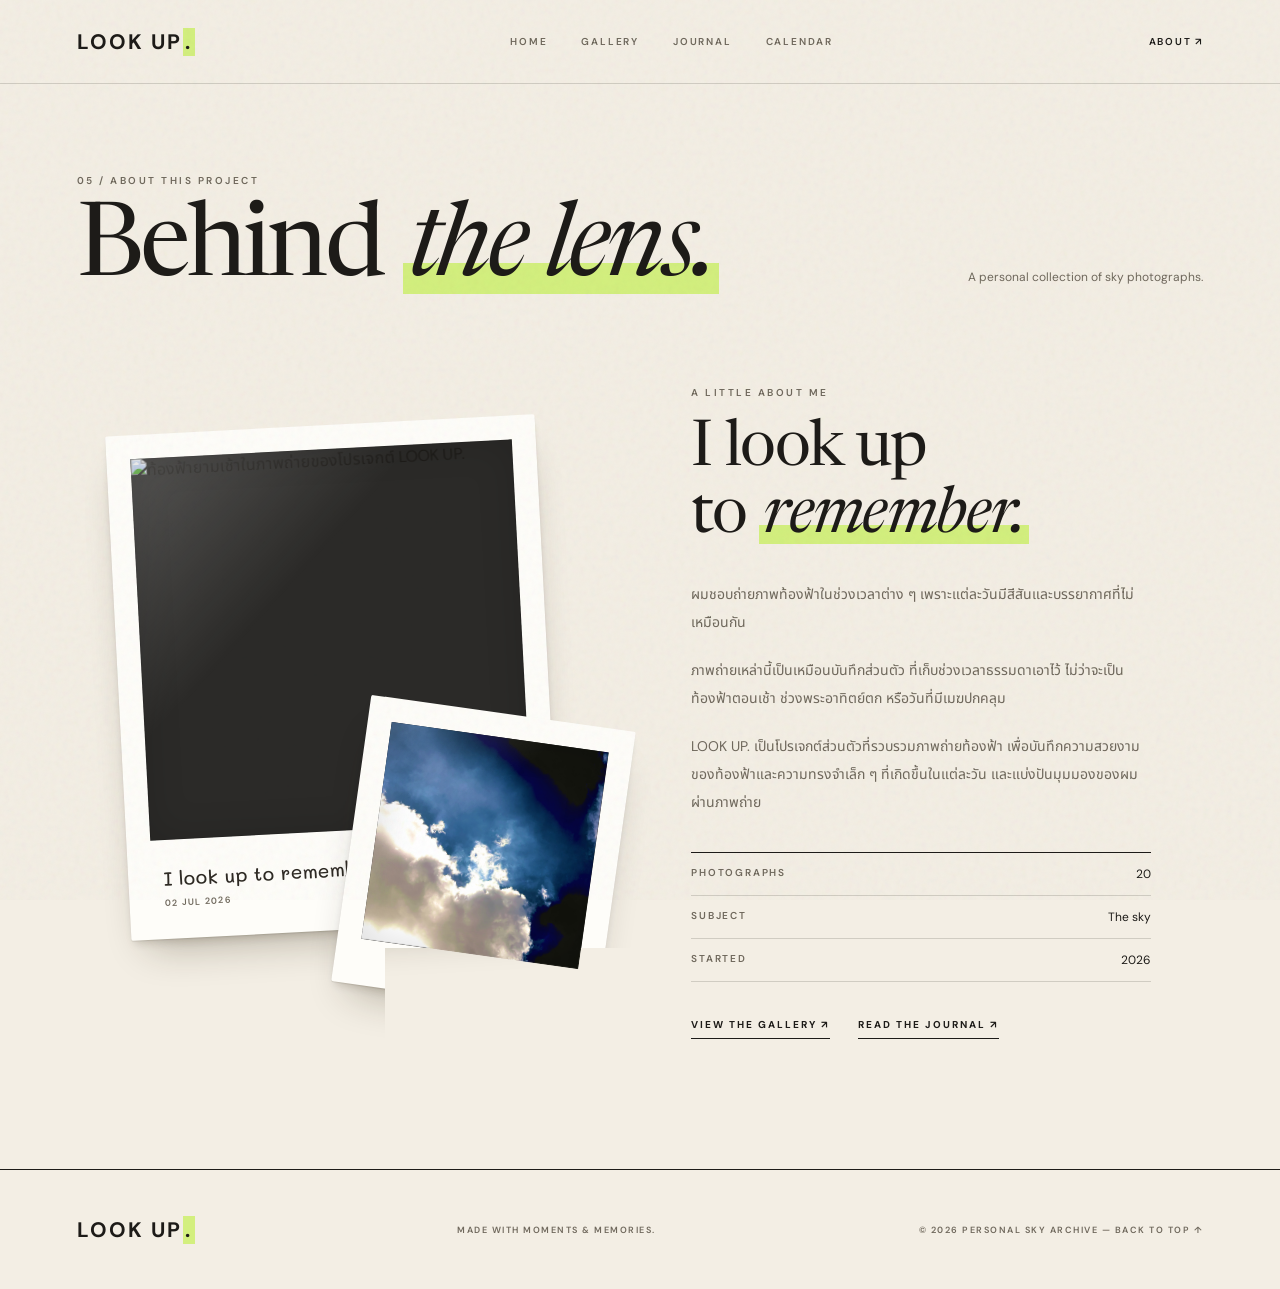
==== about.html @ 5cd71706 "add tayy" ====
<!DOCTYPE html>
<html lang="th">
<head>
  <meta charset="UTF-8">
  <meta name="viewport" content="width=device-width, initial-scale=1.0">
  <meta name="description" content="เกี่ยวกับโปรเจกต์ LOOK UP. — คลังภาพถ่ายท้องฟ้าส่วนตัว">
  <title>About | LOOK UP.</title>
  <link rel="preconnect" href="https://fonts.googleapis.com">
  <link rel="preconnect" href="https://fonts.gstatic.com" crossorigin>
  <link href="https://fonts.googleapis.com/css2?family=DM+Sans:wght@400;500;600;700&family=Mali:wght@400;500;600&family=Newsreader:ital,opsz,wght@0,6..72,400;0,6..72,500;1,6..72,400;1,6..72,500&family=Noto+Sans+Thai:wght@400;500;600&display=swap" rel="stylesheet">
  <link rel="stylesheet" href="styles.css">
</head>

<body id="top">
  <input type="checkbox" id="nav-toggle" class="state nav-check" aria-label="เปิด/ปิดเมนู">
  <header class="navbar solid">
    <a class="logo" href="index.html">LOOK UP<span>.</span></a>

    <nav class="nav-links" aria-label="เมนูหลัก">
      <a href="index.html">HOME</a>
      <a href="gallery.html">GALLERY</a>
      <a href="journal.html">JOURNAL</a>
      <a href="calendar.html">CALENDAR</a>
      <a class="mobile-only active" href="about.html">ABOUT</a>
    </nav>

    <a href="about.html" class="nav-about active">ABOUT ↗</a>
    <label class="menu-toggle" for="nav-toggle" aria-label="เมนู"></label>
  </header>

  <main>
    <section class="page-hero section-wrap">
      <div class="section-heading">
        <div>
          <div class="section-label">05 / About this project</div>
          <h1>Behind <em>the lens.</em></h1>
        </div>
        <p class="section-note">A personal collection of sky photographs.</p>
      </div>
    </section>

    <section class="about-section section-wrap">
      <div class="about-stage">
        <div class="polaroid a-main">
          <span class="polaroid-photo"><img src="images/sky-11.jpg" alt="ท้องฟ้ายามเช้าในภาพถ่ายของโปรเจกต์ LOOK UP."></span>
          <span class="polaroid-caption"><strong>I look up to remember.</strong><small>02 JUL 2026</small></span>
        </div>
        <div class="polaroid a-back">
          <span class="polaroid-photo"><img src="images/sky-02.jpg" alt="ท้องฟ้ายามเย็นสีส้มทอง"></span>
          <span class="polaroid-caption"></span>
        </div>
      </div>

      <div class="about-content reveal">
        <div class="section-label">A little about me</div>
        <h2>I look up<br>to <em>remember.</em></h2>
        <p>
          ผมชอบถ่ายภาพท้องฟ้าในช่วงเวลาต่าง ๆ
          เพราะแต่ละวันมีสีสันและบรรยากาศที่ไม่เหมือนกัน
        </p>
        <p>
          ภาพถ่ายเหล่านี้เป็นเหมือนบันทึกส่วนตัว
          ที่เก็บช่วงเวลาธรรมดาเอาไว้
          ไม่ว่าจะเป็นท้องฟ้าตอนเช้า ช่วงพระอาทิตย์ตก
          หรือวันที่มีเมฆปกคลุม
        </p>
        <p>
          LOOK UP. เป็นโปรเจกต์ส่วนตัวที่รวบรวมภาพถ่ายท้องฟ้า
          เพื่อบันทึกความสวยงามของท้องฟ้าและความทรงจำเล็ก ๆ
          ที่เกิดขึ้นในแต่ละวัน และแบ่งปันมุมมองของผมผ่านภาพถ่าย
        </p>

        <dl class="about-details">
          <div><dt>PHOTOGRAPHS</dt><dd>20</dd></div>
          <div><dt>SUBJECT</dt><dd>The sky</dd></div>
          <div><dt>STARTED</dt><dd>2026</dd></div>
        </dl>

        <div class="about-links">
          <a class="text-link" href="gallery.html">VIEW THE GALLERY ↗</a>
          <a class="text-link" href="journal.html">READ THE JOURNAL ↗</a>
        </div>
      </div>
    </section>
  </main>

  <footer class="footer">
    <a class="logo" href="index.html">LOOK UP<span>.</span></a>
    <p>MADE WITH MOMENTS &amp; MEMORIES.</p>
    <a class="to-top" href="#top">© 2026 PERSONAL SKY ARCHIVE — BACK TO TOP ↑</a>
  </footer>
</body>
</html>
---- styles.css ----
/* =====================================================
   LOOK UP. — Sky Photo Archive
   Paper + polaroid design · pure HTML + CSS (no JavaScript)
   ===================================================== */

:root {
  --paper: #f3eee4;
  --paper-2: #ebe4d5;
  --card: #fefdf9;
  --ink: #1d1b18;
  --muted: #6f685c;
  --line: rgba(29, 27, 24, .16);
  --lime: #d3ef7e;

  --tint-sunrise: #f4c58f;
  --tint-sunset: #ee9a78;
  --tint-cloudy: #b8c4cc;
  --tint-blue: #8fb8e0;

  --serif: "Newsreader", "Noto Serif Thai", Georgia, serif;
  --sans: "DM Sans", "Noto Sans Thai", system-ui, sans-serif;
  --hand: "Mali", "Noto Sans Thai", cursive;

  --ease: cubic-bezier(.2, .65, .3, 1);
}

* { margin: 0; padding: 0; box-sizing: border-box; }

html {
  scroll-behavior: smooth;
  scroll-padding-top: 30px;
}

body {
  background: var(--paper);
  color: var(--ink);
  font-family: var(--sans);
  overflow-x: hidden;
  -webkit-font-smoothing: antialiased;
}

body:has(.lightbox:target) { overflow: hidden; }

a { color: inherit; text-decoration: none; }

a:focus-visible,
.state:focus-visible ~ .navbar .menu-toggle {
  outline: 2px solid var(--ink);
  outline-offset: 4px;
}

img { display: block; width: 100%; object-fit: cover; }

em {
  font-family: var(--serif);
  font-style: italic;
  font-weight: 400;
  background: linear-gradient(transparent 62%, var(--lime) 62%, var(--lime) 92%, transparent 92%);
  padding: 0 .06em;
  -webkit-box-decoration-break: clone;
  box-decoration-break: clone;
}

.section-wrap { width: min(1180px, 88%); margin: auto; }

.state {
  position: absolute;
  width: 1px;
  height: 1px;
  opacity: 0;
  overflow: hidden;
  pointer-events: none;
}

.eyebrow,
.section-label {
  font-size: 10px;
  font-weight: 600;
  letter-spacing: 2.5px;
  color: var(--muted);
  text-transform: uppercase;
}

main { overflow-x: clip; }

/* paper grain */
body::after {
  content: "";
  position: fixed;
  inset: 0;
  z-index: 999;
  pointer-events: none;
  opacity: .09;
  mix-blend-mode: multiply;
  background-image: url("data:image/svg+xml,%3Csvg viewBox='0 0 180 180' xmlns='http://www.w3.org/2000/svg'%3E%3Cfilter id='n'%3E%3CfeTurbulence type='fractalNoise' baseFrequency='.85' numOctaves='3' stitchTiles='stitch'/%3E%3C/filter%3E%3Crect width='100%25' height='100%25' filter='url(%23n)' opacity='.65'/%3E%3C/svg%3E");
}

/* =====================================================
   NAVBAR
   ===================================================== */

.navbar {
  height: 84px;
  padding: 0 max(6%, calc((100% - 1180px) / 2));
  display: flex;
  justify-content: space-between;
  align-items: center;
  position: relative;
  z-index: 20;
  border-bottom: 1px solid var(--line);
}

.logo {
  font-size: 21px;
  font-weight: 700;
  letter-spacing: 2px;
}

.logo span { background: var(--lime); padding: 0 .12em; margin-left: .04em; }

.nav-links { display: flex; gap: 34px; }

.nav-links a,
.nav-about {
  position: relative;
  font-size: 10px;
  font-weight: 600;
  letter-spacing: 1.8px;
  color: var(--muted);
  transition: color .3s;
}

.nav-links a::after {
  content: "";
  position: absolute;
  left: 0; right: 0; bottom: -8px;
  height: 1px;
  background: var(--ink);
  transform: scaleX(0);
  transform-origin: left;
  transition: transform .4s var(--ease);
}

.nav-links a:hover,
.nav-about:hover,
.nav-links a.active,
.nav-about.active { color: var(--ink); }

.nav-links a:hover::after,
.nav-links a.active::after { transform: scaleX(1); }

.nav-links .mobile-only { display: none; }

.menu-toggle {
  display: none;
  font-size: 24px;
  cursor: pointer;
}

.menu-toggle::before { content: "☰"; }

/* =====================================================
   BUTTONS & LINKS
   ===================================================== */

.primary-btn {
  display: inline-block;
  background: var(--ink);
  color: var(--paper);
  padding: 17px 26px;
  border-radius: 999px;
  font-size: 10px;
  font-weight: 700;
  letter-spacing: 1.6px;
  transition: background .3s, color .3s, transform .4s var(--ease);
}

.primary-btn:hover {
  background: var(--lime);
  color: var(--ink);
  transform: translateY(-3px);
}

.pill {
  display: inline-block;
  padding: 13px 20px;
  border: 1px solid var(--ink);
  border-radius: 999px;
  font-size: 10px;
  font-weight: 600;
  letter-spacing: 1.5px;
  transition: background .3s, color .3s;
}

.pill:hover { background: var(--ink); color: var(--paper); }

.text-link {
  font-size: 10px;
  font-weight: 700;
  letter-spacing: 2px;
  border-bottom: 1px solid var(--ink);
  padding-bottom: 7px;
  white-space: nowrap;
  transition: background .3s;
}

.text-link:hover { background: var(--lime); }

/* =====================================================
   POLAROID  (the "object")
   ===================================================== */

.polaroid {
  position: relative;
  display: block;
  background: var(--card);
  padding: 5.5% 5.5% 0;
  border-radius: 2px;
  box-shadow:
    0 1px 1px rgba(40, 30, 10, .10),
    0 6px 10px -4px rgba(40, 30, 10, .18),
    0 24px 40px -18px rgba(40, 30, 10, .32);
  transform: rotate(var(--r, 0deg));
  transition: transform .8s var(--ease), box-shadow .8s var(--ease);
}

.polaroid-photo {
  position: relative;
  display: block;
  aspect-ratio: 1 / 1;
  overflow: hidden;
  background: #2b2a28;
  background-size: cover;
  background-position: center;
  box-shadow: inset 0 0 0 1px rgba(0, 0, 0, .08);
}

/* soft gloss on the print */
.polaroid-photo::after {
  content: "";
  position: absolute;
  inset: 0;
  pointer-events: none;
  background: linear-gradient(135deg, rgba(255,255,255,.20), transparent 38%);
  box-shadow: inset 0 0 38px rgba(0, 0, 0, .14);
}

.polaroid-photo img {
  height: 100%;
  animation: develop 2.4s ease-out both;
}

.polaroid-caption {
  position: relative;
  display: block;
  padding: 7% 3% 8%;
  min-height: 22%;
}

.polaroid-caption strong {
  display: block;
  font-family: var(--hand);
  font-weight: 500;
  font-size: clamp(15px, 1.5vw, 19px);
  line-height: 1.3;
  color: #2e2a24;
}

.polaroid-caption small {
  display: block;
  margin-top: 5px;
  font-size: 9px;
  font-weight: 600;
  letter-spacing: 1.3px;
  color: var(--muted);
}

.photo-card { cursor: pointer; }

.photo-card:hover,
.photo-card:focus-visible {
  transform: rotate(0deg) translateY(-10px);
  box-shadow:
    0 1px 1px rgba(40, 30, 10, .10),
    0 12px 18px -6px rgba(40, 30, 10, .20),
    0 40px 60px -20px rgba(40, 30, 10, .38);
}

/* "developing" effect */
@keyframes develop {
  from { filter: brightness(1.55) saturate(.15) sepia(.5) blur(3px); opacity: .55; }
  to   { filter: none; opacity: 1; }
}

/* tilt variety across a grid */
.gallery-grid > :nth-child(6n+1) { --r: -2.2deg; }
.gallery-grid > :nth-child(6n+2) { --r: 1.4deg; }
.gallery-grid > :nth-child(6n+3) { --r: -.8deg; }
.gallery-grid > :nth-child(6n+4) { --r: 2deg; }
.gallery-grid > :nth-child(6n+5) { --r: -1.5deg; }
.gallery-grid > :nth-child(6n)   { --r: .9deg; }

/* =====================================================
   PAGE HEADINGS
   ===================================================== */

.page-hero { padding: 90px 0 56px; }

.section-heading {
  display: flex;
  justify-content: space-between;
  align-items: end;
  gap: 24px;
  margin-bottom: 54px;
}

.page-hero .section-heading { margin-bottom: 0; }

.section-heading h1,
.section-heading h2,
.intro h2,
.about-content h2 {
  font-family: var(--serif);
  font-weight: 400;
  font-size: clamp(38px, 5vw, 68px);
  line-height: 1.04;
  letter-spacing: -.025em;
  margin-top: 16px;
}

.page-hero .section-heading h1 {
  font-size: clamp(52px, 8vw, 112px);
  line-height: .95;
  letter-spacing: -.035em;
}

.section-note {
  max-width: 240px;
  padding-bottom: 12px;
  font-size: 12px;
  line-height: 1.8;
  color: var(--muted);
  text-align: right;
}

/* =====================================================
   HOME — hero
   ===================================================== */

.hero {
  width: min(1180px, 88%);
  margin: auto;
  min-height: 680px;
  display: grid;
  grid-template-columns: 1.1fr .9fr;
  gap: 5vw;
  align-items: center;
  padding: 60px 0 90px;
}

.hero-content { animation: fadeUp .9s ease both; }

.hero h1 {
  font-family: var(--serif);
  font-weight: 400;
  font-size: clamp(52px, 7.4vw, 110px);
  line-height: .95;
  letter-spacing: -.035em;
  margin: 26px 0 30px;
}

.hero-description {
  max-width: 400px;
  font-size: 15px;
  line-height: 1.9;
  color: var(--muted);
  margin-bottom: 36px;
}

.hero-stage {
  position: relative;
  width: min(400px, 100%);
  justify-self: center;
  padding-bottom: 8px;
}

.hero-stage .back {
  position: absolute;
  top: 0; left: 0;
  width: 100%;
  transform: translate(var(--x, 0), var(--y, 0)) rotate(var(--r, 0deg));
}

.hero-stage .back .polaroid-photo { aspect-ratio: 1 / 1; }
.hero-stage .back .polaroid-caption { min-height: 0; padding-bottom: 22%; }

.hero-float { position: relative; animation: gentleFloat 9s ease-in-out infinite; }

.hero-main { --r: -2deg; }

.hero-slide {
  position: absolute;
  inset: 0;
  height: 100%;
  opacity: 0;
  animation:
    slideFade 30s linear infinite,
    develop 2.4s ease-out both;
  animation-delay: var(--d, 0s), 0s;
  will-change: opacity;
}

@keyframes slideFade {
  0%     { opacity: 0; }
  3.33%  { opacity: 1; }
  20%    { opacity: 1; }
  23.33% { opacity: 0; }
  100%   { opacity: 0; }
}

.slide-captions { height: 92px; min-height: 0; }

.slide-captions > span:not(.slide-progress) {
  position: absolute;
  top: 7%; left: 3%; right: 3%;
  opacity: 0;
  animation: countShow 30s linear infinite;
  animation-delay: var(--d, 0s);
}

@keyframes countShow {
  0%, 16.6%   { opacity: 1; }
  16.7%, 100% { opacity: 0; }
}

.slide-progress {
  position: absolute;
  left: 3%; right: 3%; bottom: 14px;
  height: 1px;
  background: var(--line);
  overflow: hidden;
}

.slide-progress i {
  display: block;
  height: 100%;
  background: var(--ink);
  transform-origin: left;
  transform: scaleX(0);
  animation: progress 5s linear infinite;
}

@keyframes progress {
  from { transform: scaleX(0); }
  to   { transform: scaleX(1); }
}

.hero-stage:hover .hero-slide,
.hero-stage:hover .slide-captions > span:not(.slide-progress),
.hero-stage:hover .slide-progress i,
.hero-stage:hover .hero-float {
  animation-play-state: paused;
}

.hero-side-text {
  position: absolute;
  right: 0; top: 50%;
  writing-mode: vertical-rl;
  font-size: 9px;
  letter-spacing: 3px;
  color: var(--muted);
}

/* =====================================================
   HOME — intro, stats, latest, explore
   ===================================================== */

.intro {
  display: grid;
  grid-template-columns: 1fr 2fr;
  gap: 40px;
  padding: 110px 0;
  border-top: 1px solid var(--ink);
}

.intro-content {
  display: grid;
  grid-template-columns: 1.2fr 1fr;
  gap: 50px;
  align-items: end;
}

.intro h2 { margin-top: 0; }

.intro p,
.about-content p {
  font-size: 14px;
  line-height: 2;
  color: var(--muted);
}

.stats {
  display: grid;
  grid-template-columns: repeat(3, 1fr);
  border-top: 1px solid var(--line);
  border-bottom: 1px solid var(--line);
}

.stat {
  padding: 44px 0 44px 32px;
  border-left: 1px solid var(--line);
}

.stat:first-child { border-left: 0; padding-left: 0; }

.stat strong {
  display: block;
  font-family: var(--serif);
  font-weight: 400;
  font-size: clamp(44px, 6vw, 84px);
  line-height: 1;
  letter-spacing: -.03em;
}

.stat span {
  display: block;
  margin-top: 14px;
  font-size: 10px;
  font-weight: 600;
  letter-spacing: 2px;
  color: var(--muted);
}

.latest-section,
.gallery-section,
.journal-section,
.calendar-section { padding: 120px 0; }

.page-hero + .gallery-section,
.page-hero + .journal-section,
.page-hero + .calendar-section { padding-top: 30px; }

.explore-section { padding: 0 0 120px; }

.explore-grid {
  display: grid;
  grid-template-columns: repeat(3, 1fr);
  gap: 24px;
}

.explore-card {
  display: flex;
  flex-direction: column;
  min-height: 270px;
  padding: 32px;
  background: var(--paper-2);
  border: 1px solid transparent;
  border-radius: 4px;
  transition: background .5s, border-color .5s, transform .6s var(--ease);
}

.explore-card:hover {
  background: var(--lime);
  border-color: var(--ink);
  transform: translateY(-6px);
}

.explore-card .section-label { margin-bottom: 44px; }

.explore-card h3 {
  font-family: var(--serif);
  font-weight: 400;
  font-size: 34px;
  line-height: 1.1;
  letter-spacing: -.02em;
  margin-bottom: 14px;
}

.explore-card p { font-size: 13px; line-height: 1.9; color: var(--muted); }
.explore-card:hover p { color: var(--ink); }

.explore-card .arrow {
  margin-top: auto;
  padding-top: 24px;
  font-size: 10px;
  font-weight: 700;
  letter-spacing: 2px;
}

/* =====================================================
   GALLERY
   ===================================================== */

.filter-bar {
  display: flex;
  flex-wrap: wrap;
  gap: 10px;
  margin-bottom: 64px;
  padding-bottom: 28px;
  border-bottom: 1px solid var(--line);
}

.filter-bar label {
  padding: 11px 18px;
  border: 1px solid var(--line);
  border-radius: 999px;
  font-size: 10px;
  font-weight: 600;
  letter-spacing: 1.4px;
  color: var(--muted);
  cursor: pointer;
  transition: .3s;
}

.filter-bar label:hover { border-color: var(--ink); color: var(--ink); }

#f-all:checked ~ .filter-bar label[for="f-all"],
#f-sunrise:checked ~ .filter-bar label[for="f-sunrise"],
#f-sunset:checked ~ .filter-bar label[for="f-sunset"],
#f-cloudy:checked ~ .filter-bar label[for="f-cloudy"],
#f-blue:checked ~ .filter-bar label[for="f-blue"] {
  background: var(--ink);
  border-color: var(--ink);
  color: var(--paper);
}

#f-all:focus-visible ~ .filter-bar label[for="f-all"],
#f-sunrise:focus-visible ~ .filter-bar label[for="f-sunrise"],
#f-sunset:focus-visible ~ .filter-bar label[for="f-sunset"],
#f-cloudy:focus-visible ~ .filter-bar label[for="f-cloudy"],
#f-blue:focus-visible ~ .filter-bar label[for="f-blue"] {
  outline: 2px solid var(--ink);
  outline-offset: 3px;
}

#f-sunrise:checked ~ .gallery-grid .photo-card:not([data-cat="sunrise"]),
#f-sunset:checked ~ .gallery-grid .photo-card:not([data-cat="sunset"]),
#f-cloudy:checked ~ .gallery-grid .photo-card:not([data-cat="cloudy"]),
#f-blue:checked ~ .gallery-grid .photo-card:not([data-cat="blue"]) {
  display: none;
}

.gallery-grid {
  display: grid;
  grid-template-columns: repeat(3, 1fr);
  gap: 72px 52px;
}

.gallery-count {
  margin-top: 70px;
  padding-top: 22px;
  border-top: 1px solid var(--line);
  font-size: 10px;
  font-weight: 600;
  letter-spacing: 1.5px;
  color: var(--muted);
  text-align: right;
}

.gallery-count span { display: none; }

#f-all:checked ~ .gallery-count .c-all,
#f-sunrise:checked ~ .gallery-count .c-sunrise,
#f-sunset:checked ~ .gallery-count .c-sunset,
#f-cloudy:checked ~ .gallery-count .c-cloudy,
#f-blue:checked ~ .gallery-count .c-blue { display: inline; }

/* =====================================================
   OBJECT PAGE (lightbox via :target) — tinted like a Stripe Press book page
   ===================================================== */

.lightbox {
  --tint: #d9d2c2;
  position: fixed;
  inset: 0;
  z-index: 100;
  display: none;
  overflow-y: auto;
  background: var(--paper);
  background: color-mix(in srgb, var(--tint) 58%, var(--paper));
}

.lightbox[data-cat="sunrise"] { --tint: var(--tint-sunrise); }
.lightbox[data-cat="sunset"]  { --tint: var(--tint-sunset); }
.lightbox[data-cat="cloudy"]  { --tint: var(--tint-cloudy); }
.lightbox[data-cat="blue"]    { --tint: var(--tint-blue); }

.lightbox:target {
  display: block;
  animation: fadeIn .35s ease;
}

.lightbox-backdrop {
  position: fixed;
  inset: 0;
  cursor: zoom-out;
}

.object-page {
  position: relative;
  width: min(1180px, 88%);
  min-height: 100%;
  margin: auto;
  padding: 110px 0 80px;
  display: grid;
  grid-template-columns: 1.05fr 1fr;
  gap: 7vw;
  align-items: center;
  pointer-events: none;
}

.object-page > * { pointer-events: auto; }

.lightbox:target .object-stage { animation: fadeUp .8s var(--ease) both; }
.lightbox:target .object-info  { animation: fadeUp .8s .12s var(--ease) both; }

.lightbox-close {
  position: fixed;
  top: 24px;
  right: max(5%, calc((100% - 1180px) / 2));
  z-index: 3;
  padding: 12px 18px;
  border: 1px solid var(--ink);
  border-radius: 999px;
  font-size: 10px;
  font-weight: 700;
  letter-spacing: 1.8px;
  background: rgba(255, 255, 255, .25);
  transition: background .3s, color .3s;
}

.lightbox-close:hover { background: var(--ink); color: var(--paper); }

.object-stage {
  display: grid;
  place-items: center;
  perspective: 1500px;
}

.object-stage .polaroid {
  width: min(480px, 100%);
  --r: -2.5deg;
  box-shadow:
    0 2px 2px rgba(40, 30, 10, .12),
    0 18px 28px -8px rgba(40, 30, 10, .25),
    0 50px 80px -24px rgba(40, 30, 10, .45);
}

.object-stage .polaroid:hover {
  transform: rotateY(-10deg) rotateX(5deg) rotate(0deg);
}

.object-stage .polaroid-caption { padding-bottom: 10%; }
.object-stage .polaroid-caption strong { font-size: clamp(18px, 2vw, 24px); }

.object-info .section-label { color: var(--ink); opacity: .7; }

.object-info h3 {
  font-family: var(--serif);
  font-weight: 400;
  font-size: clamp(44px, 5.4vw, 80px);
  line-height: .98;
  letter-spacing: -.03em;
  margin: 18px 0 24px;
}

.object-story {
  max-width: 420px;
  font-size: 15px;
  line-height: 2;
  margin-bottom: 36px;
}

.object-details {
  max-width: 420px;
  margin-bottom: 38px;
  border-top: 1px solid var(--ink);
}

.object-details div {
  display: flex;
  justify-content: space-between;
  gap: 20px;
  padding: 13px 0;
  border-bottom: 1px solid rgba(29, 27, 24, .25);
  font-size: 12px;
}

.object-details dt { font-size: 10px; font-weight: 600; letter-spacing: 1.8px; opacity: .7; }
.object-details dd { text-align: right; }

.object-nav { display: flex; gap: 12px; flex-wrap: wrap; }

/* =====================================================
   QUOTE BAND
   ===================================================== */

.quote-section {
  height: 460px;
  position: relative;
  display: grid;
  place-items: center;
  overflow: hidden;
  text-align: center;
  color: #f6f2e8;
}

.quote-bg {
  position: absolute;
  inset: 0;
  background:
    linear-gradient(rgba(20, 16, 10, .5), rgba(20, 16, 10, .66)),
    url("images/sky-09.jpg") center/cover;
  background-attachment: fixed;
}

.quote-content { position: relative; z-index: 1; padding: 0 6%; }

.quote-mark {
  display: inline-block;
  font-family: var(--serif);
  font-size: 90px;
  line-height: 1;
  color: var(--lime);
  animation: gentleFloat 8s ease-in-out infinite;
}

.quote-content h2 {
  font-family: var(--serif);
  font-weight: 400;
  font-size: clamp(34px, 4.6vw, 64px);
  line-height: 1.12;
  letter-spacing: -.025em;
}

.quote-content em { background: none; color: var(--lime); }

.quote-content p {
  margin-top: 26px;
  font-size: 10px;
  font-weight: 600;
  letter-spacing: 2.5px;
  color: rgba(246, 242, 232, .75);
}

/* =====================================================
   JOURNAL
   ===================================================== */

.journal-group + .journal-group { margin-top: 70px; }

.journal-month {
  display: flex;
  justify-content: space-between;
  align-items: baseline;
  padding-bottom: 18px;
  border-bottom: 1px solid var(--ink);
  font-family: var(--serif);
  font-size: 28px;
  letter-spacing: -.01em;
}

.journal-month span {
  font-family: var(--sans);
  font-size: 10px;
  font-weight: 600;
  letter-spacing: 1.8px;
  color: var(--muted);
}

.journal-item {
  display: grid;
  grid-template-columns: 130px 120px 1fr 30px;
  grid-template-areas: "date thumb text arrow";
  gap: 30px;
  align-items: center;
  padding: 28px 0;
  border-bottom: 1px solid var(--line);
  transition: background .4s, padding .4s var(--ease);
}

.journal-item::after {
  content: "↗";
  grid-area: arrow;
  font-size: 18px;
  opacity: 0;
  transform: translate(-6px, 6px);
  transition: .4s var(--ease);
}

.journal-item:hover {
  background: var(--paper-2);
  padding-left: 16px;
  padding-right: 16px;
}

.journal-item:hover::after { opacity: 1; transform: none; }

.journal-date {
  grid-area: date;
  font-size: 10px;
  font-weight: 600;
  letter-spacing: 1.4px;
  color: var(--muted);
}

.journal-item .polaroid {
  grid-area: thumb;
  width: 110px;
  padding-bottom: 5.5%;
  --r: -3deg;
  box-shadow: 0 1px 1px rgba(40,30,10,.1), 0 8px 14px -6px rgba(40,30,10,.3);
}

.journal-item:nth-child(even) .polaroid { --r: 2.5deg; }
.journal-item:hover .polaroid { transform: rotate(0deg) scale(1.06); }
.journal-item .polaroid-photo img { animation: none; }

.journal-text { grid-area: text; }

.journal-tag {
  display: inline-block;
  margin-bottom: 12px;
  padding: 4px 10px;
  border-radius: 999px;
  font-size: 9px;
  font-weight: 700;
  letter-spacing: 1.5px;
  background: var(--tint-cloudy);
}

.journal-tag.sunrise { background: var(--tint-sunrise); }
.journal-tag.sunset  { background: var(--tint-sunset); }
.journal-tag.cloudy  { background: var(--tint-cloudy); }
.journal-tag.blue    { background: var(--tint-blue); }

.journal-text h3 {
  font-family: var(--serif);
  font-weight: 400;
  font-size: 32px;
  letter-spacing: -.02em;
  line-height: 1.1;
  margin-bottom: 10px;
}

.journal-text p { font-size: 13px; line-height: 1.9; color: var(--muted); max-width: 520px; }

/* =====================================================
   CALENDAR (CSS-only: radios + labels)
   ===================================================== */

.calendar-layout {
  display: grid;
  grid-template-columns: 1.3fr 1fr;
  gap: 40px;
  align-items: stretch;
}

.calendar-box {
  background: var(--card);
  padding: 34px;
  border-radius: 4px;
  box-shadow: 0 1px 1px rgba(40,30,10,.08), 0 22px 40px -24px rgba(40,30,10,.3);
}

.calendar-result {
  padding: 34px;
  background: var(--paper-2);
  border-radius: 4px;
}

.month-chips {
  display: flex;
  flex-wrap: wrap;
  gap: 6px;
  margin-bottom: 30px;
  padding-bottom: 26px;
  border-bottom: 1px solid var(--line);
}

.month-chips label {
  position: relative;
  padding: 8px 12px;
  border: 1px solid var(--line);
  border-radius: 999px;
  font-size: 9px;
  font-weight: 600;
  letter-spacing: 1.3px;
  color: var(--muted);
  cursor: pointer;
  transition: .3s;
}

.month-chips label:hover { color: var(--ink); border-color: var(--ink); }

.month-chips label.has-photo::after {
  content: "";
  position: absolute;
  top: 3px; right: 3px;
  width: 5px; height: 5px;
  border-radius: 50%;
  background: #8fb23a;
}

.month { display: none; }

.calendar-top {
  display: flex;
  justify-content: space-between;
  align-items: center;
  margin-bottom: 30px;
}

.calendar-top h3 {
  font-family: var(--serif);
  font-weight: 400;
  font-size: 22px;
  letter-spacing: .5px;
  text-align: center;
}

.calendar-top small {
  display: block;
  margin-top: 6px;
  font-family: var(--sans);
  font-size: 9px;
  letter-spacing: 1.5px;
  color: var(--muted);
}

.cal-nav {
  display: grid;
  place-items: center;
  width: 40px; height: 40px;
  border: 1px solid var(--line);
  border-radius: 50%;
  cursor: pointer;
  transition: .3s;
}

label.cal-nav:hover { background: var(--ink); color: var(--paper); border-color: var(--ink); }
.cal-nav.disabled { opacity: .25; cursor: default; }

.calendar-weekdays,
.calendar-days {
  display: grid;
  grid-template-columns: repeat(7, 1fr);
  text-align: center;
  gap: 8px;
}

.calendar-weekdays {
  margin-bottom: 15px;
  font-size: 9px;
  font-weight: 600;
  letter-spacing: 1px;
  color: var(--muted);
}

.calendar-days > * {
  position: relative;
  display: grid;
  place-items: center;
  aspect-ratio: 1;
  border-radius: 50%;
  font-size: 13px;
  color: #aaa293;
  transition: background .25s, color .25s;
}

.calendar-days .has-photo {
  color: var(--ink);
  font-weight: 600;
  cursor: pointer;
  background: var(--paper-2);
}

.calendar-days .has-photo:hover { background: var(--lime); }

.calendar-days .has-photo::after {
  content: "";
  position: absolute;
  bottom: 6px; left: calc(50% - 2.5px);
  width: 5px; height: 5px;
  border-radius: 50%;
  background: #8fb23a;
}

.calendar-legend {
  margin-top: 26px;
  font-size: 11px;
  color: var(--muted);
}

.calendar-legend i {
  display: inline-block;
  width: 6px; height: 6px;
  margin-right: 8px;
  border-radius: 50%;
  background: #8fb23a;
  vertical-align: middle;
}

.result-panel { display: none; }

.result-label {
  font-size: 10px;
  font-weight: 700;
  letter-spacing: 2px;
  color: var(--muted);
}

.calendar-result h3 {
  font-family: var(--serif);
  font-weight: 400;
  font-size: 40px;
  letter-spacing: -.025em;
  line-height: 1.08;
  margin: 22px 0;
}

.calendar-result p {
  font-size: 13px;
  line-height: 1.9;
  color: var(--muted);
}

.result-stage {
  display: grid;
  place-items: center;
  margin: 28px 0 8px;
  padding: 36px 20px;
  border-radius: 4px;
  background: var(--paper);
  background: color-mix(in srgb, var(--tint, #d9d2c2) 60%, var(--paper));
}

.result-stage.sunrise { --tint: var(--tint-sunrise); }
.result-stage.sunset  { --tint: var(--tint-sunset); }
.result-stage.cloudy  { --tint: var(--tint-cloudy); }
.result-stage.blue    { --tint: var(--tint-blue); }

.result-stage .polaroid { width: min(230px, 100%); --r: -3deg; }
.result-stage .polaroid-caption { padding-bottom: 12%; }
.result-stage .polaroid-photo img { animation: none; }

.calendar-result .text-link { display: inline-block; margin-top: 22px; }

/* =====================================================
   ABOUT
   ===================================================== */

.about-section {
  display: grid;
  grid-template-columns: 1fr 1fr;
  gap: 8vw;
  align-items: center;
  padding: 30px 0 130px;
}

.about-stage {
  position: relative;
  width: min(430px, 100%);
  justify-self: center;
  padding: 0 0 70px;
}

.about-stage .a-back {
  position: absolute;
  width: 62%;
  right: -16%;
  bottom: 0;
  --r: 8deg;
  z-index: 2;
}

.about-stage .a-back .polaroid-caption { min-height: 0; padding-bottom: 14%; }
.about-stage .a-main { --r: -3deg; }
.about-stage .polaroid:hover { transform: rotate(0deg) translateY(-6px); }

.about-content .section-label { margin-bottom: 4px; }
.about-content h2 { margin: 18px 0 30px; }
.about-content p { margin-bottom: 20px; max-width: 460px; }

.about-details {
  max-width: 460px;
  margin: 36px 0;
  border-top: 1px solid var(--ink);
}

.about-details div {
  display: flex;
  justify-content: space-between;
  padding: 13px 0;
  border-bottom: 1px solid var(--line);
  font-size: 12px;
}

.about-details dt { font-size: 10px; font-weight: 600; letter-spacing: 1.8px; color: var(--muted); }

.about-links { display: flex; gap: 28px; flex-wrap: wrap; }

/* =====================================================
   FOOTER
   ===================================================== */

.footer {
  min-height: 120px;
  padding: 34px max(6%, calc((100% - 1180px) / 2));
  border-top: 1px solid var(--ink);
  display: flex;
  justify-content: space-between;
  align-items: center;
  gap: 20px;
}

.footer p,
.footer .to-top {
  font-size: 9px;
  font-weight: 600;
  letter-spacing: 1.5px;
  color: var(--muted);
}

.footer .to-top:hover { color: var(--ink); }

/* =====================================================
   ANIMATIONS
   ===================================================== */

@keyframes fadeIn { from { opacity: 0; } to { opacity: 1; } }

@keyframes fadeUp {
  from { opacity: 0; transform: translateY(22px); }
  to   { opacity: 1; transform: translateY(0); }
}

@keyframes gentleFloat {
  0%, 100% { transform: translateY(0); }
  50%      { transform: translateY(-8px); }
}

@keyframes revealUp {
  from { opacity: 0; transform: translateY(26px); }
  to   { opacity: 1; transform: none; }
}

/* scroll fade-in only where supported; otherwise content is just visible */
@supports (animation-timeline: view()) {
  .reveal {
    animation: revealUp linear both;
    animation-timeline: view();
    animation-range: entry 0% entry 40%;
  }
}

/* =====================================================
   RESPONSIVE
   ===================================================== */

@media (max-width: 960px) {
  .nav-links { gap: 20px; }

  .hero { grid-template-columns: 1fr; min-height: 0; gap: 70px; padding-bottom: 70px; }
  .hero-side-text { display: none; }

  .intro { grid-template-columns: 1fr; gap: 28px; }
  .gallery-grid { grid-template-columns: repeat(2, 1fr); gap: 56px 32px; }
  .explore-grid { grid-template-columns: 1fr; }
  .explore-card { min-height: 0; }
  .calendar-layout { grid-template-columns: 1fr; }

  .about-section { grid-template-columns: 1fr; gap: 60px; }

  .object-page { grid-template-columns: 1fr; gap: 50px; padding-top: 96px; }
  .object-stage .polaroid { width: min(400px, 90%); }

  .journal-item {
    grid-template-columns: 100px 1fr 24px;
    grid-template-areas:
      "thumb date arrow"
      "thumb text arrow";
    gap: 8px 20px;
  }
  .journal-item .polaroid { width: 88px; }
}

@media (max-width: 600px) {
  .navbar { height: 68px; }

  .nav-links {
    display: none;
    position: absolute;
    top: 68px; left: 0;
    width: 100%;
    padding: 26px 6%;
    flex-direction: column;
    gap: 22px;
    background: var(--paper);
    border-bottom: 1px solid var(--line);
  }

  .nav-check:checked ~ .navbar .nav-links { display: flex; }
  .nav-links .mobile-only { display: block; }
  .menu-toggle { display: block; }
  .nav-check:checked ~ .navbar .menu-toggle::before { content: "×"; }
  .nav-about { display: none; }

  .page-hero { padding: 56px 0 36px; }
  .page-hero + .gallery-section,
  .page-hero + .journal-section,
  .page-hero + .calendar-section { padding-top: 10px; }

  .section-heading { display: block; }
  .section-note { max-width: none; margin-top: 18px; text-align: left; }

  .hero { padding-top: 36px; }
  .hero-stage { width: min(310px, 82%); }

  .intro,
  .latest-section,
  .gallery-section,
  .journal-section,
  .calendar-section { padding: 70px 0; }
  .explore-section { padding-bottom: 70px; }

  .intro-content { grid-template-columns: 1fr; gap: 20px; }
  .stat { padding: 30px 0 30px 14px; }
  .stat span { font-size: 8px; letter-spacing: 1.2px; }

  .gallery-grid { grid-template-columns: 1fr; gap: 50px; }
  .gallery-grid .photo-card { width: min(360px, 92%); justify-self: center; }

  .quote-section { height: 380px; }
  .quote-bg { background-attachment: scroll; }

  .journal-month { font-size: 22px; }
  .journal-text h3 { font-size: 24px; }

  .calendar-box,
  .calendar-result { padding: 20px; }
  .calendar-weekdays,
  .calendar-days { gap: 3px; }
  .calendar-days > * { font-size: 12px; }

  .about-section { padding-bottom: 80px; }
  .about-stage { width: min(330px, 80%); }

  .footer { flex-direction: column; text-align: center; }

  .lightbox-close { top: 14px; right: 5%; }
  .object-page { padding: 84px 0 60px; }
}

/* =====================================================
   REDUCED MOTION
   ===================================================== */

@media (prefers-reduced-motion: reduce) {
  html { scroll-behavior: auto; }

  *, *::before, *::after { transition-duration: .01ms !important; }

  body::after { display: none; }

  .hero-slide,
  .slide-captions > span:not(.slide-progress),
  .slide-progress i,
  .hero-float,
  .quote-mark,
  .hero-content,
  .polaroid-photo img,
  .lightbox:target,
  .lightbox:target .object-stage,
  .lightbox:target .object-info,
  .reveal { animation: none !important; }

  .hero-slide:first-child,
  .slide-captions > span:first-child { opacity: 1; }

  .slide-progress i { transform: scaleX(1); }
}
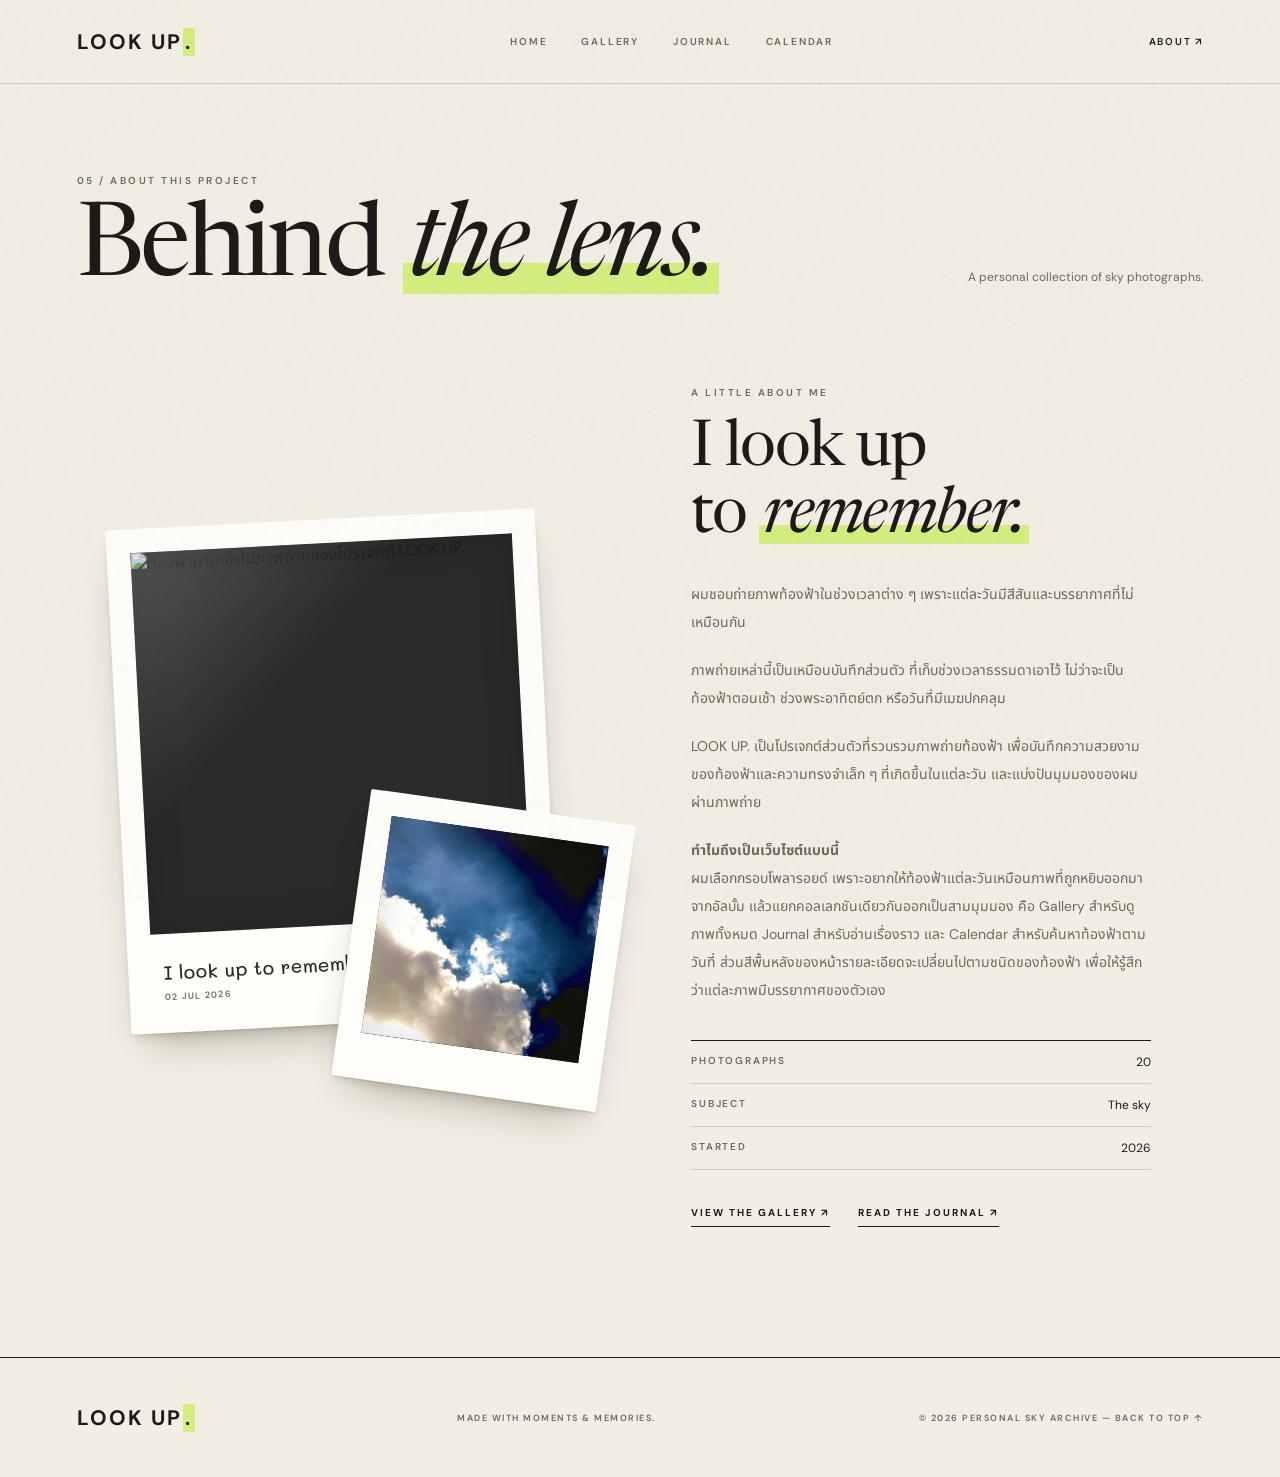
==== commit 4d95b2cd: "Add tayy" ====
--- a/about.html
+++ b/about.html
@@ -7,7 +7,7 @@
   <title>About | LOOK UP.</title>
   <link rel="preconnect" href="https://fonts.googleapis.com">
   <link rel="preconnect" href="https://fonts.gstatic.com" crossorigin>
-  <link href="https://fonts.googleapis.com/css2?family=DM+Sans:wght@400;500;600;700&family=Mali:wght@400;500;600&family=Newsreader:ital,opsz,wght@0,6..72,400;0,6..72,500;1,6..72,400;1,6..72,500&family=Noto+Sans+Thai:wght@400;500;600&display=swap" rel="stylesheet">
+  <link href="https://fonts.googleapis.com/css2?family=DM+Sans:wght@400;500;600;700&family=Mali:wght@400;500;600&family=Newsreader:ital,opsz,wght@0,6..72,400;0,6..72,500;1,6..72,400;1,6..72,500&family=Noto+Sans+Thai:wght@400;500;600&family=Noto+Serif+Thai:wght@400;500&display=swap" rel="stylesheet">
   <link rel="stylesheet" href="styles.css">
 </head>
 
@@ -70,6 +70,15 @@
           ที่เกิดขึ้นในแต่ละวัน และแบ่งปันมุมมองของผมผ่านภาพถ่าย
         </p>
 
+        <p>
+          <strong>ทำไมถึงเป็นเว็บไซต์แบบนี้</strong><br>
+          ผมเลือกกรอบโพลารอยด์ เพราะอยากให้ท้องฟ้าแต่ละวันเหมือนภาพที่ถูกหยิบออกมาจากอัลบั้ม
+          แล้วแยกคอลเลกชันเดียวกันออกเป็นสามมุมมอง คือ Gallery สำหรับดูภาพทั้งหมด
+          Journal สำหรับอ่านเรื่องราว และ Calendar สำหรับค้นหาท้องฟ้าตามวันที่
+          ส่วนสีพื้นหลังของหน้ารายละเอียดจะเปลี่ยนไปตามชนิดของท้องฟ้า
+          เพื่อให้รู้สึกว่าแต่ละภาพมีบรรยากาศของตัวเอง
+        </p>
+
         <dl class="about-details">
           <div><dt>PHOTOGRAPHS</dt><dd>20</dd></div>
           <div><dt>SUBJECT</dt><dd>The sky</dd></div>
@@ -89,5 +98,6 @@
     <p>MADE WITH MOMENTS &amp; MEMORIES.</p>
     <a class="to-top" href="#top">© 2026 PERSONAL SKY ARCHIVE — BACK TO TOP ↑</a>
   </footer>
+  <script src="script.js" defer></script>
 </body>
 </html>
--- a/styles.css
+++ b/styles.css
@@ -1379,4 +1379,13 @@
   .slide-captions > span:first-child { opacity: 1; }
 
   .slide-progress i { transform: scaleX(1); }
-}+}
+/* COLLECTION PAGE (collection.html) — ใช้ .object-page เดิม แต่เป็นหน้าปกติ */
+.detail { --tint: #d9d2c2; min-height: 100vh; background: color-mix(in srgb, var(--tint) 58%, var(--paper)); }
+.detail[data-cat="sunrise"] { --tint: var(--tint-sunrise); }
+.detail[data-cat="sunset"]  { --tint: var(--tint-sunset); }
+.detail[data-cat="cloudy"]  { --tint: var(--tint-cloudy); }
+.detail[data-cat="blue"]    { --tint: var(--tint-blue); }
+.detail .object-stage  { animation: fadeUp .8s var(--ease) both; }
+.detail .object-info   { animation: fadeUp .8s .12s var(--ease) both; }
+.detail .lightbox-close { position: absolute; top: 96px; }
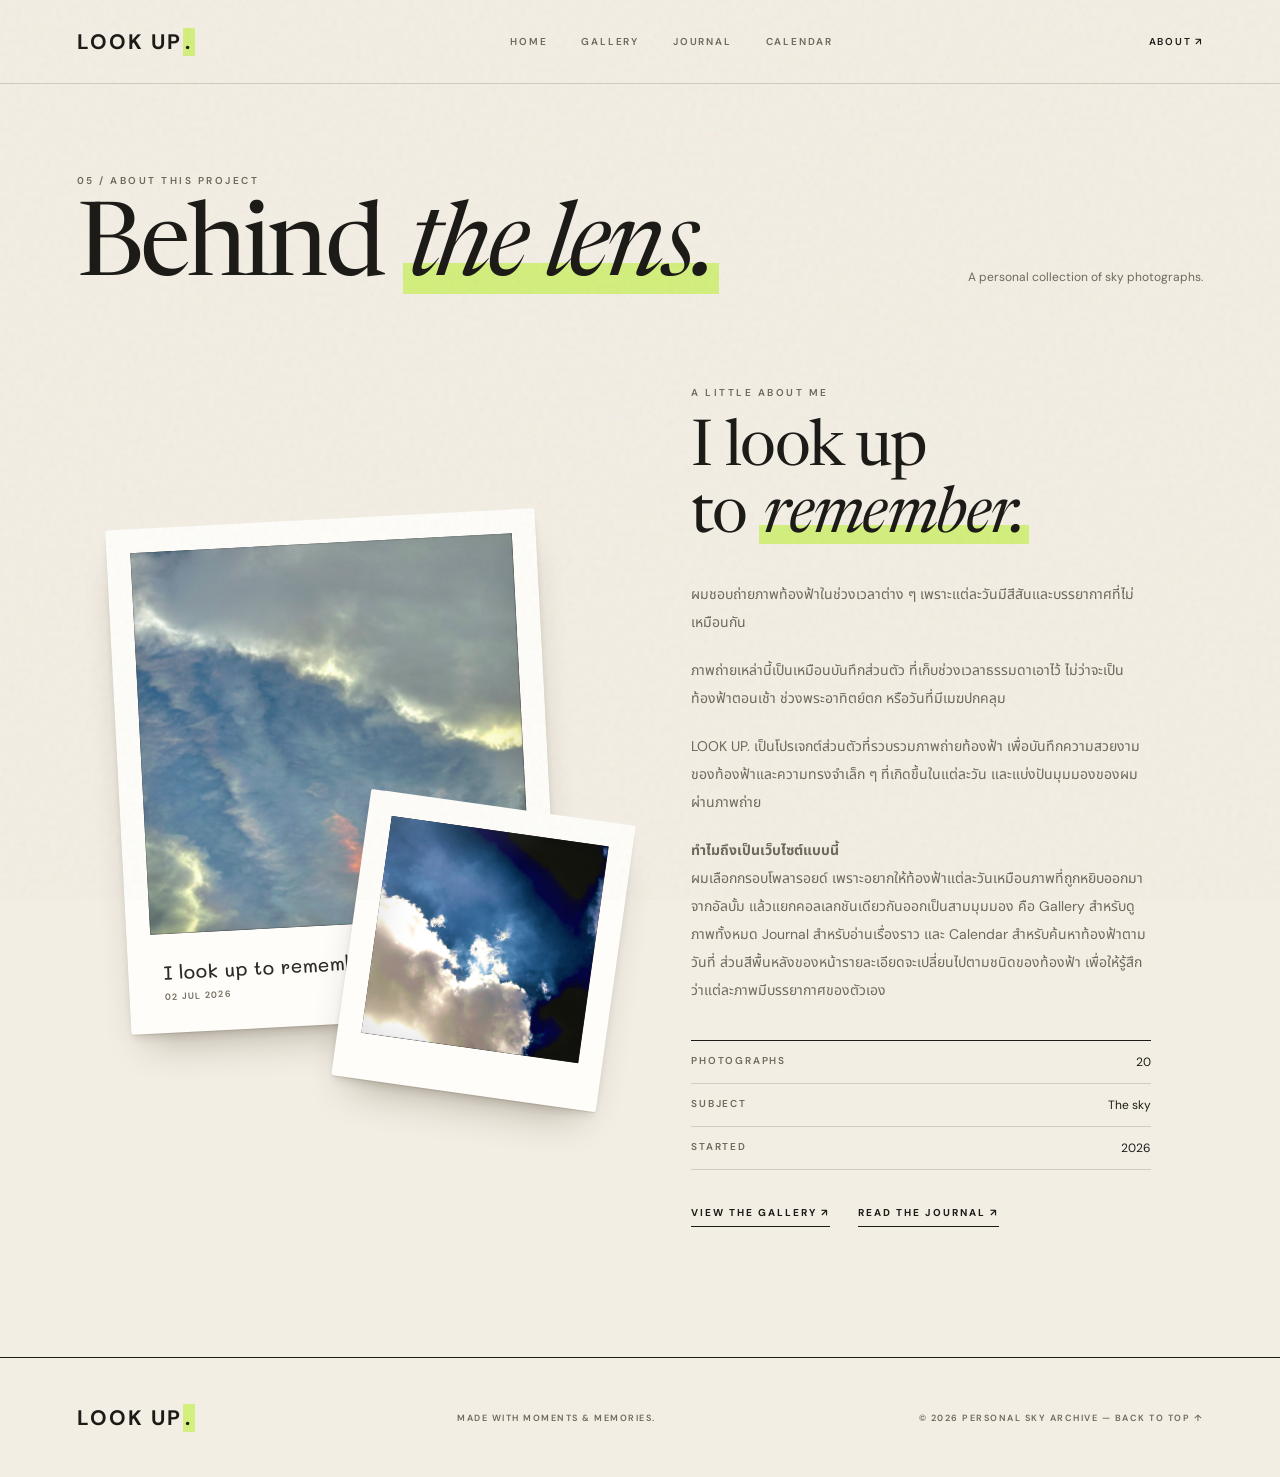
==== commit 4cbc28d8: "Add tayy" ====
--- a/about.html
+++ b/about.html
@@ -42,7 +42,7 @@
     <section class="about-section section-wrap">
       <div class="about-stage">
         <div class="polaroid a-main">
-          <span class="polaroid-photo"><img src="images/sky-11.jpg" alt="ท้องฟ้ายามเช้าในภาพถ่ายของโปรเจกต์ LOOK UP."></span>
+          <span class="polaroid-photo"><img src="images/sky-11.JPG" alt="ท้องฟ้ายามเช้าในภาพถ่ายของโปรเจกต์ LOOK UP."></span>
           <span class="polaroid-caption"><strong>I look up to remember.</strong><small>02 JUL 2026</small></span>
         </div>
         <div class="polaroid a-back">
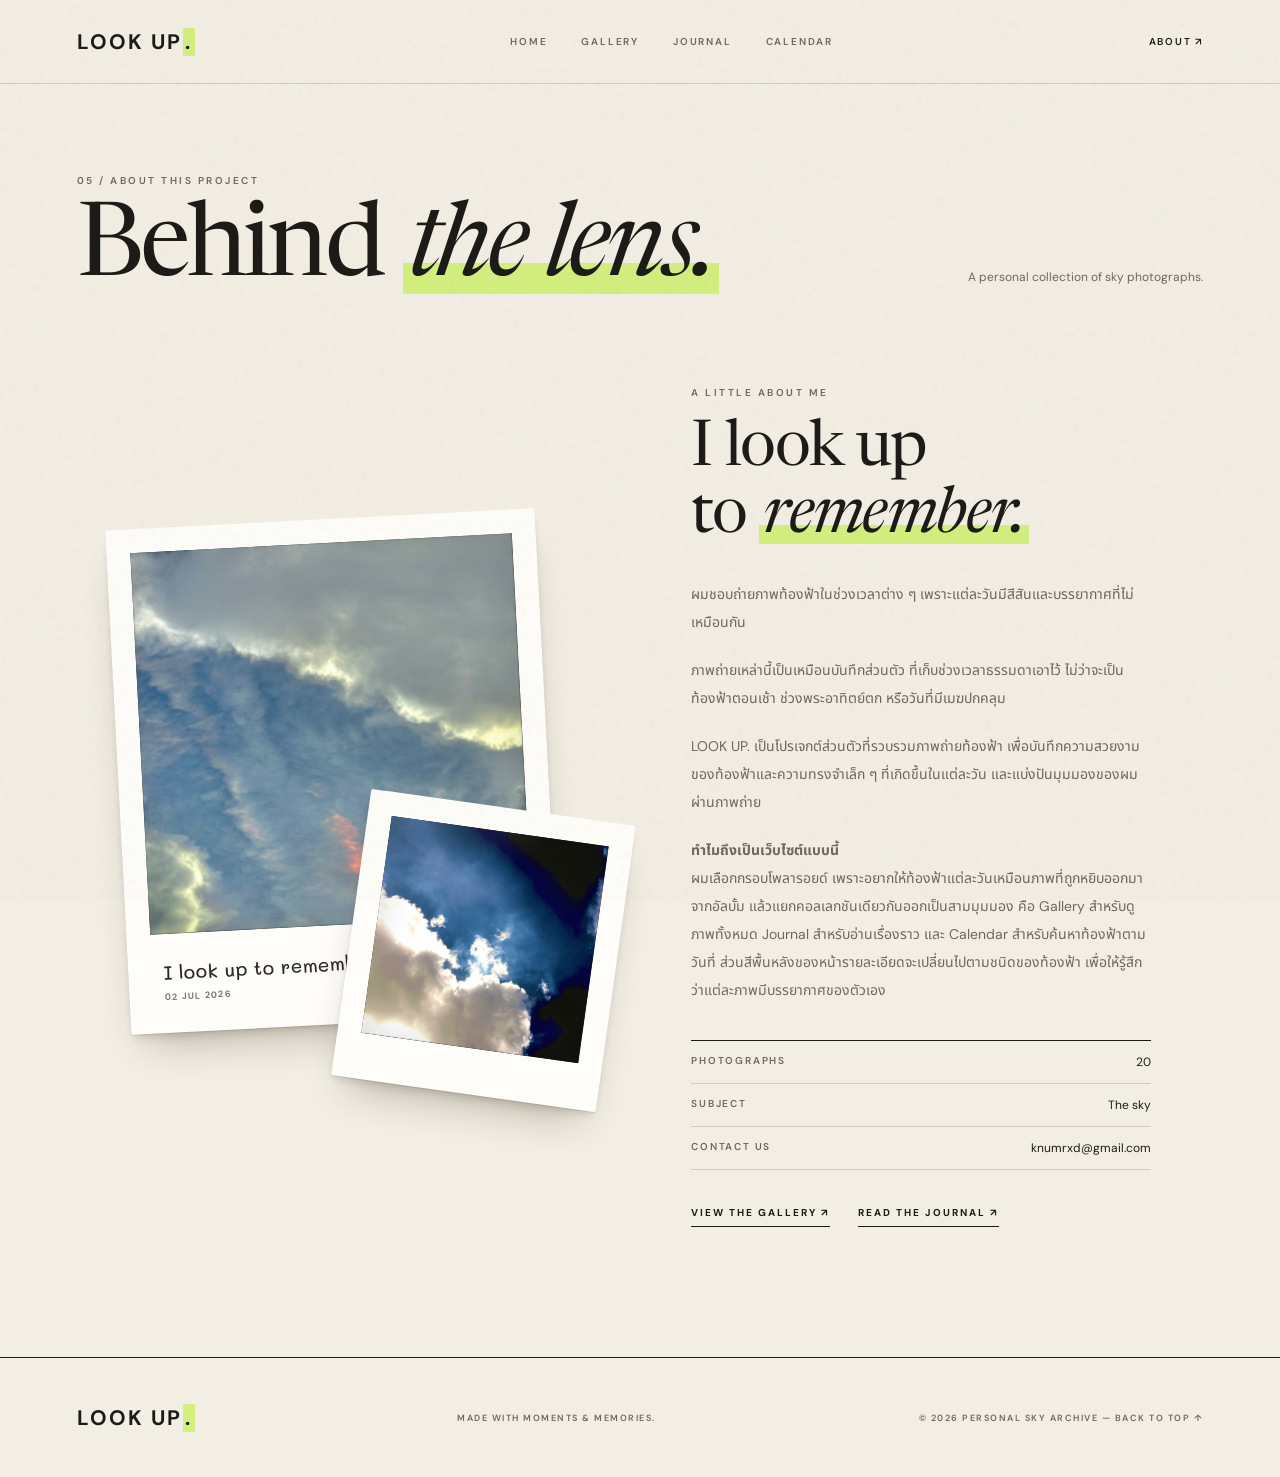
==== commit 6d4192c3: "Add tayy" ====
--- a/about.html
+++ b/about.html
@@ -82,7 +82,7 @@
         <dl class="about-details">
           <div><dt>PHOTOGRAPHS</dt><dd>20</dd></div>
           <div><dt>SUBJECT</dt><dd>The sky</dd></div>
-          <div><dt>STARTED</dt><dd>2026</dd></div>
+          <div><dt>CONTACT US</dt><dd>knumrxd@gmail.com</dd></div>
         </dl>
 
         <div class="about-links">
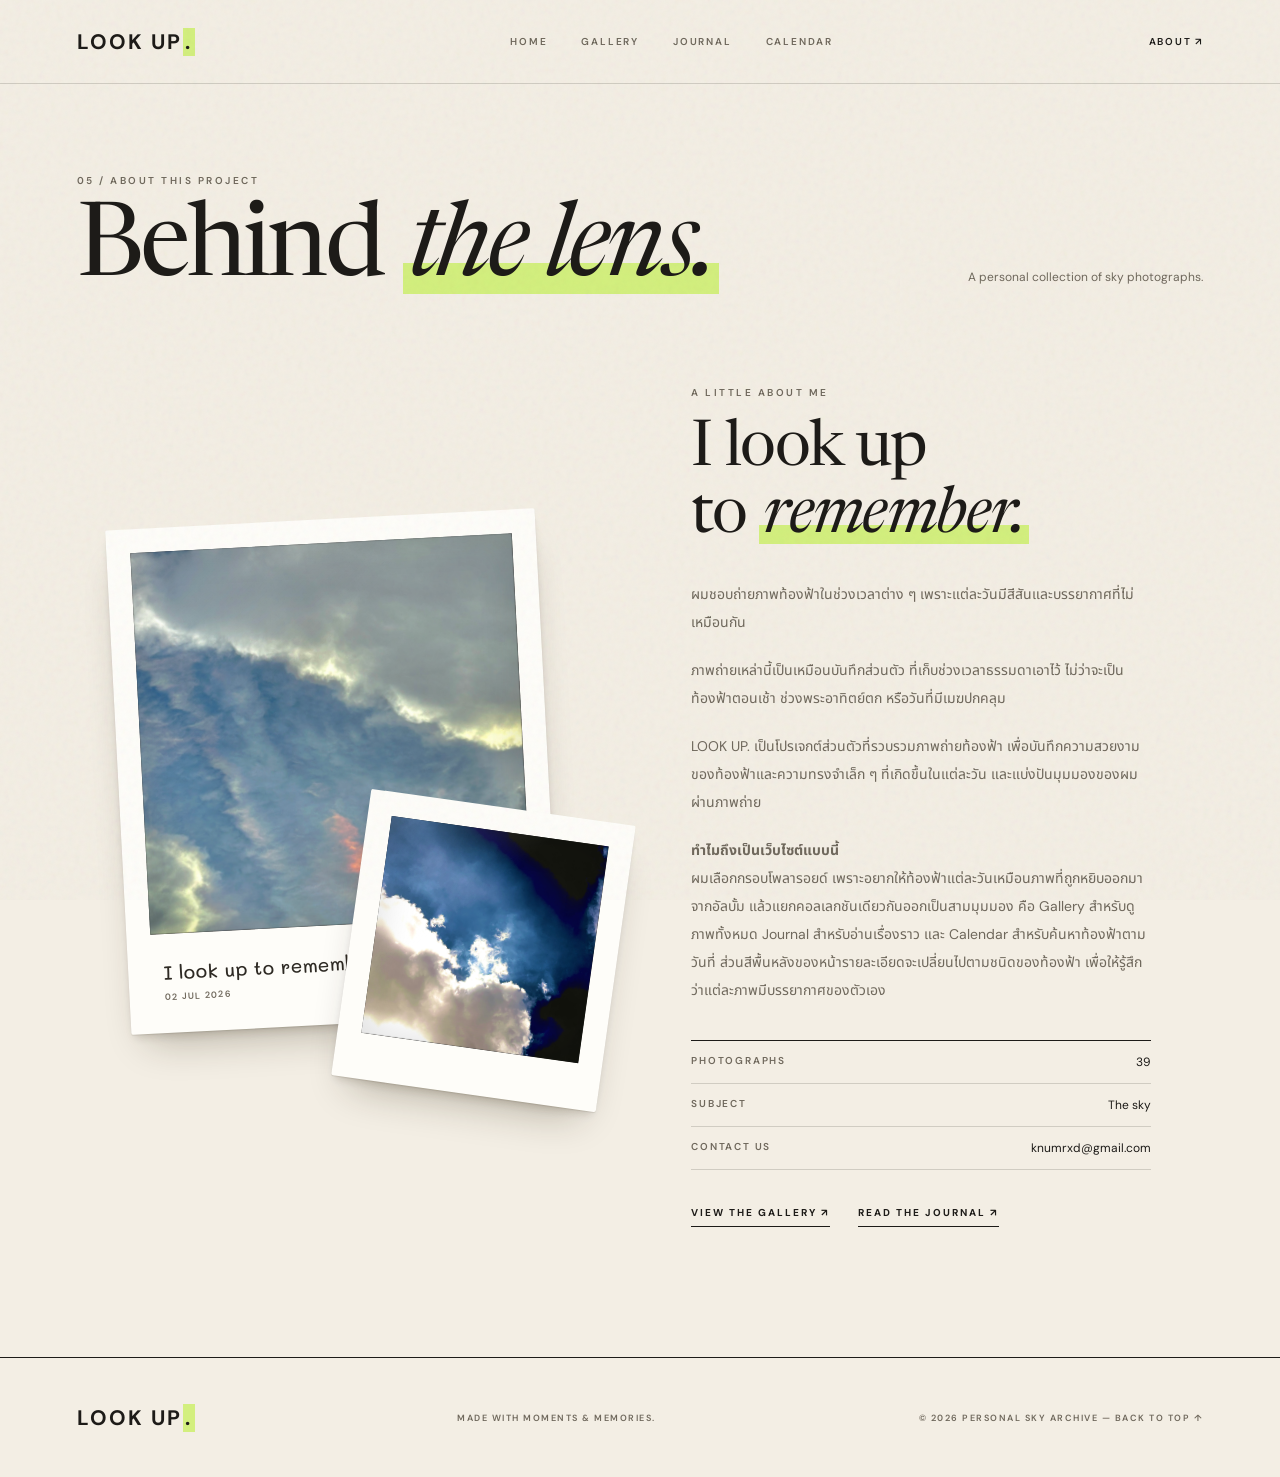
==== commit 1f53c439: "Add tayy" ====
--- a/about.html
+++ b/about.html
@@ -80,7 +80,7 @@
         </p>
 
         <dl class="about-details">
-          <div><dt>PHOTOGRAPHS</dt><dd>20</dd></div>
+          <div><dt>PHOTOGRAPHS</dt><dd>39</dd></div>
           <div><dt>SUBJECT</dt><dd>The sky</dd></div>
           <div><dt>CONTACT US</dt><dd>knumrxd@gmail.com</dd></div>
         </dl>
